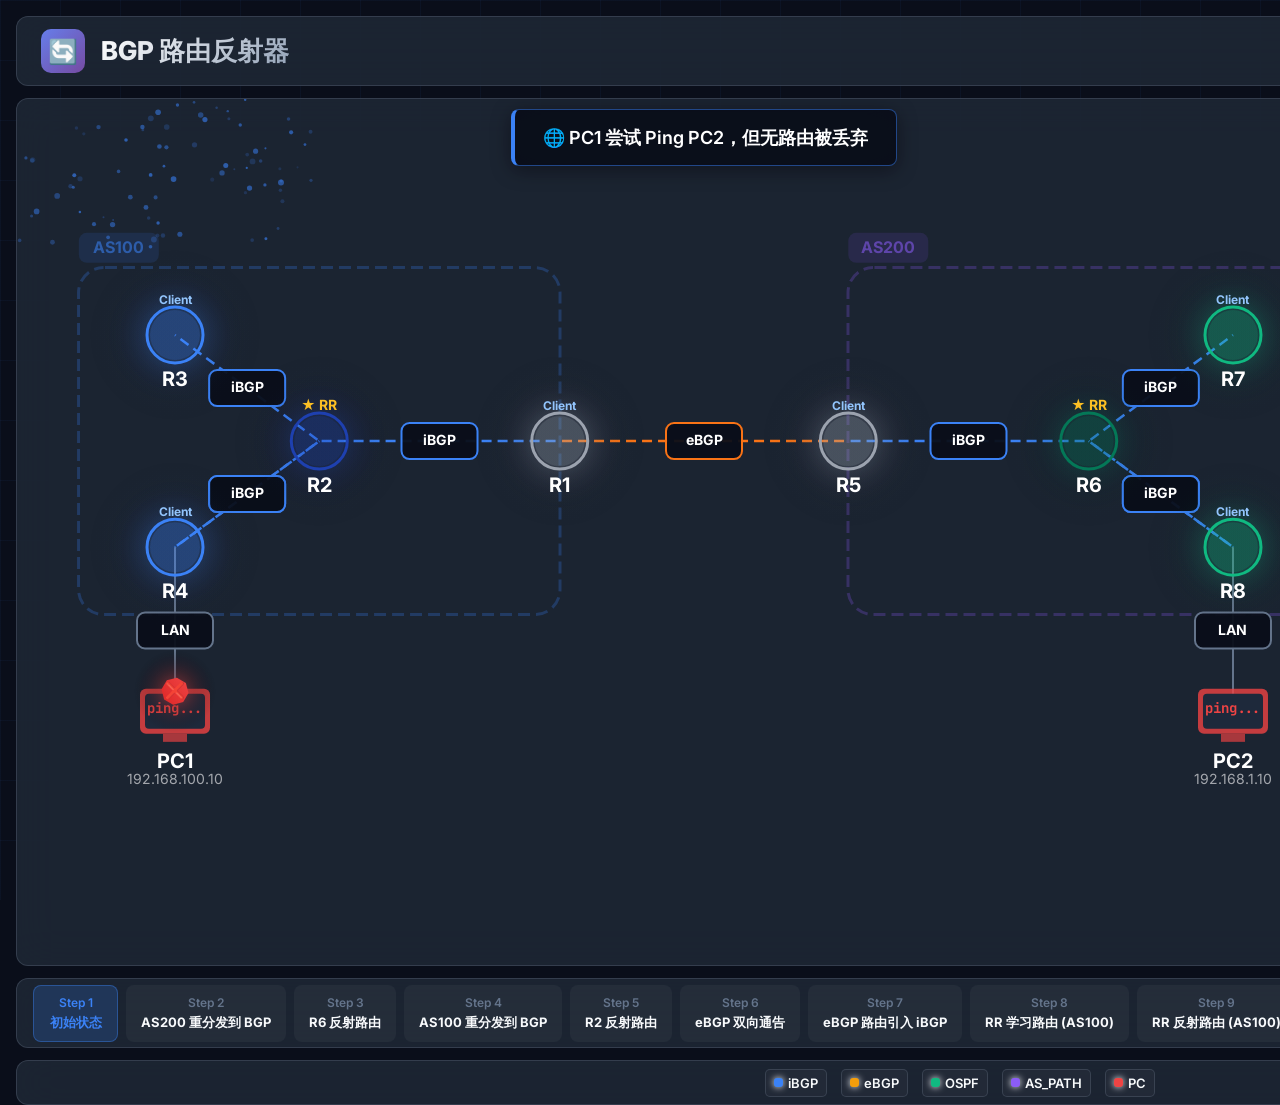
==== bgp/bgp反射与路由传递.html @ e0ecfbc5 "new" ====
<!DOCTYPE html>
<html lang="zh-CN">
<head>
    <meta charset="UTF-8">
    <meta name="viewport" content="width=device-width, initial-scale=1.0">
    <title>BGP 路由反射器 - DrawIO 拓扑参考</title>
    <link href="https://fonts.googleapis.com/css2?family=JetBrains+Mono:wght@400;500;600;700&family=Inter:wght@300;400;500;600;700;800&display=swap" rel="stylesheet">
    <style>
        :root {
            --bg-primary: #0a0e1a;
            --bg-secondary: #111827;
            --bg-card: rgba(31, 41, 55, 0.85);
            --border-color: rgba(148, 163, 184, 0.2);
            --text-primary: #f8fafc;
            --text-secondary: #94a3b8;
            --text-tertiary: #64748b;
            --accent-blue: #3b82f6;
            --accent-purple: #8b5cf6;
            --accent-green: #10b981;
            --accent-orange: #f59e0b;
            --accent-red: #ef4444;
            --gradient-main: linear-gradient(135deg, #667eea 0%, #764ba2 100%);
        }

        * { margin: 0; padding: 0; box-sizing: border-box; }

        body {
            font-family: 'Inter', -apple-system, sans-serif;
            background: var(--bg-primary);
            color: var(--text-primary);
            overflow: hidden;
            width: 1920px;
            height: 1080px;
        }

        .grid-bg {
            position: fixed;
            inset: 0;
            background-image: 
                linear-gradient(rgba(59, 130, 246, 0.05) 1px, transparent 1px),
                linear-gradient(90deg, rgba(59, 130, 246, 0.05) 1px, transparent 1px);
            background-size: 60px 60px;
            pointer-events: none;
            z-index: 0;
        }

        .container {
            width: 1920px;
            height: 1080px;
            margin: 0 auto;
            display: flex;
            flex-direction: column;
            gap: 12px;
            padding: 16px;
        }

        .header {
            display: flex;
            justify-content: space-between;
            align-items: center;
            padding: 0 24px;
            height: 70px;
            background: var(--bg-card);
            backdrop-filter: blur(20px);
            border-radius: 12px;
            border: 1px solid var(--border-color);
            flex-shrink: 0;
        }

        .brand {
            display: flex;
            align-items: center;
            gap: 16px;
        }

        .brand-logo {
            width: 44px; height: 44px;
            background: var(--gradient-main);
            border-radius: 10px;
            display: flex;
            align-items: center;
            justify-content: center;
            font-size: 24px;
        }

        .brand-info h1 {
            font-size: 26px;
            font-weight: 800;
            background: linear-gradient(135deg, #fff 0%, #94a3b8 100%);
            -webkit-background-clip: text;
            -webkit-text-fill-color: transparent;
        }

        .brand-info p {
            color: var(--text-secondary);
            font-size: 14px;
            margin-top: 4px;
        }

        .controls {
            display: flex;
            align-items: center;
            gap: 12px;
        }

        .step-indicator {
            background: var(--bg-secondary);
            border: 1px solid var(--border-color);
            border-radius: 8px;
            padding: 10px 24px;
            text-align: center;
        }

        .step-indicator .label {
            font-size: 12px;
            color: var(--text-tertiary);
            text-transform: uppercase;
        }

        .step-indicator .value {
            font-size: 26px;
            font-weight: 700;
            background: linear-gradient(135deg, var(--accent-blue), var(--accent-green));
            -webkit-background-clip: text;
            -webkit-text-fill-color: transparent;
            font-family: 'JetBrains Mono', monospace;
        }

        .btn {
            padding: 9px 18px;
            border-radius: 8px;
            font-weight: 600;
            font-size: 12px;
            cursor: pointer;
            border: none;
            display: flex;
            align-items: center;
            gap: 6px;
            transition: all 0.3s;
        }

        .btn-play {
            background: var(--gradient-main);
            color: white;
        }

        .btn-play:hover:not(:disabled) { transform: translateY(-2px); }
        .btn-play.playing { background: linear-gradient(135deg, #f093fb 0%, #f5576c 100%); }

        .btn-reset {
            background: var(--bg-secondary);
            color: white;
            border: 1px solid var(--border-color);
        }

        .btn:disabled { opacity: 0.4; cursor: not-allowed; }

        .main-content {
            display: grid;
            grid-template-columns: 1fr 500px;
            gap: 12px;
            height: 950px;
            flex-shrink: 0;
            overflow: hidden;
        }

        .animation-section {
            display: flex;
            flex-direction: column;
            gap: 12px;
            min-height: 0;
            overflow: hidden;
        }

        .animation-panel {
            flex: 1;
            background: var(--bg-card);
            backdrop-filter: blur(20px);
            border-radius: 12px;
            border: 1px solid var(--border-color);
            overflow: hidden;
            position: relative;
            min-height: 0;
        }

        .canvas-container {
            width: 100%;
            height: 100%;
            position: relative;
        }

        #scene-canvas {
            width: 100%;
            height: 100%;
            display: block;
        }

        .danmaku-container {
            position: absolute;
            top: 0;
            left: 0;
            right: 0;
            height: 65px;
            pointer-events: none;
            z-index: 20;
            display: flex;
            flex-direction: column;
            gap: 8px;
            padding: 10px 24px;
        }

        .danmaku-track {
            display: flex;
            justify-content: center;
        }

        .danmaku-item {
            background: rgba(10, 14, 26, 0.95);
            backdrop-filter: blur(15px);
            padding: 14px 28px;
            border-radius: 8px;
            border: 1px solid rgba(59, 130, 246, 0.5);
            border-left: 4px solid var(--accent-blue);
            color: white;
            font-size: 18px;
            font-weight: 600;
            line-height: 1.5;
            max-width: 70%;
            box-shadow: 0 4px 20px rgba(0, 0, 0, 0.4);
            animation: danmakuEnter 0.5s ease;
            word-break: break-all;
        }

        .danmaku-item strong { color: var(--accent-blue); font-weight: 700; }
        .danmaku-item .highlight { color: var(--accent-green); font-weight: 700; }

        @keyframes danmakuEnter {
            from { opacity: 0; transform: translateY(-12px); }
            to { opacity: 1; transform: translateY(0); }
        }

        .timeline-bar {
            height: 70px;
            background: var(--bg-card);
            backdrop-filter: blur(20px);
            border-radius: 12px;
            border: 1px solid var(--border-color);
            padding: 0 16px;
            flex-shrink: 0;
        }

        .timeline-list {
            display: flex;
            gap: 8px;
            height: 100%;
            align-items: center;
            overflow-x: auto;
        }

        .timeline-item {
            flex-shrink: 0;
            padding: 9px 14px;
            border-radius: 8px;
            cursor: pointer;
            transition: all 0.3s;
            background: rgba(255, 255, 255, 0.04);
            border: 1px solid transparent;
            min-width: 85px;
            text-align: center;
        }

        .timeline-item:hover:not(:disabled) {
            background: rgba(255, 255, 255, 0.08);
            transform: translateY(-2px);
        }

        .timeline-item.active {
            background: rgba(59, 130, 246, 0.2);
            border-color: rgba(59, 130, 246, 0.4);
        }

        .timeline-item.completed {
            background: rgba(16, 185, 129, 0.15);
            border-color: rgba(16, 185, 129, 0.3);
        }

        .timeline-item:disabled { opacity: 0.3; cursor: not-allowed; }

        .timeline-step-num {
            font-size: 12px;
            color: var(--text-tertiary);
            margin-bottom: 4px;
            font-weight: 600;
        }

        .timeline-item.active .timeline-step-num { color: var(--accent-blue); }

        .timeline-step-title {
            font-size: 13px;
            font-weight: 700;
            color: var(--text-primary);
            word-break: break-all;
        }

        .timeline-item.active .timeline-step-title { color: var(--accent-blue); }
        .timeline-item.completed .timeline-step-title { color: var(--accent-green); }

        .info-section {
            display: flex;
            flex-direction: column;
            gap: 8px;
            overflow-y: auto;
            height: 950px;
            padding-right: 4px;
            max-width: 500px;
            width: 500px;
        }

        .info-card {
            background: var(--bg-card);
            backdrop-filter: blur(20px);
            border-radius: 12px;
            border: 1px solid var(--border-color);
            padding: 10px;
            flex-shrink: 0;
            width: 100%;
            max-width: 100%;
            overflow: hidden;
        }

        .info-card-header {
            display: flex;
            align-items: center;
            gap: 10px;
            margin-bottom: 8px;
            padding-bottom: 6px;
            border-bottom: 1px solid var(--border-color);
        }

        .info-card-icon {
            width: 28px; height: 28px;
            background: var(--gradient-main);
            border-radius: 6px;
            display: flex;
            align-items: center;
            justify-content: center;
            font-size: 14px;
            flex-shrink: 0;
        }

        .info-card-title {
            font-size: 16px;
            font-weight: 700;
            color: var(--text-primary);
            word-break: break-all;
        }

        .info-card-content {
            line-height: 1.5;
            color: var(--text-secondary);
            font-size: 14px;
        }

        .info-card-content p { margin-bottom: 5px; }

        .route-tabs {
            display: flex;
            gap: 4px;
            margin-bottom: 8px;
        }

        .route-tab {
            flex: 1;
            padding: 8px 12px;
            background: rgba(255, 255, 255, 0.05);
            border: 1px solid var(--border-color);
            border-radius: 6px;
            font-size: 13px;
            font-weight: 600;
            color: var(--text-secondary);
            cursor: pointer;
            transition: all 0.3s;
            text-align: center;
        }

        .route-tab:hover {
            background: rgba(255, 255, 255, 0.1);
        }

        .route-tab.active {
            background: rgba(59, 130, 246, 0.2);
            border-color: var(--accent-blue);
            color: var(--accent-blue);
        }

        .route-table {
            width: 100%;
            border-collapse: collapse;
            font-size: 13px;
        }

        .route-table th {
            text-align: left;
            padding: 6px 8px;
            background: rgba(255, 255, 255, 0.05);
            color: var(--text-tertiary);
            font-weight: 700;
            border-bottom: 1px solid var(--border-color);
            font-size: 12px;
        }

        .route-table td {
            padding: 6px 8px;
            border-bottom: 1px solid rgba(255, 255, 255, 0.05);
            color: var(--text-secondary);
        }

        .route-table tr:hover td {
            background: rgba(255, 255, 255, 0.05);
        }

        .route-table tr.new-route {
            animation: routeFlash 1s ease;
            background: rgba(16, 185, 129, 0.2);
        }

        @keyframes routeFlash {
            0% { background: rgba(16, 185, 129, 0.4); }
            100% { background: rgba(255, 255, 255, 0.05); }
        }

        .route-prefix {
            font-family: 'JetBrains Mono', monospace;
            color: var(--text-primary);
            font-weight: 700;
            font-size: 14px;
        }

        .route-nexthop {
            font-family: 'JetBrains Mono', monospace;
            color: var(--accent-blue);
            font-weight: 600;
            font-size: 13px;
        }

        .route-aspath {
            font-family: 'JetBrains Mono', monospace;
            color: var(--accent-orange);
            font-weight: 600;
            font-size: 13px;
        }

        .route-best {
            color: var(--accent-green);
            font-weight: 700;
        }

        .aspath-viz {
            display: flex;
            gap: 3px;
            align-items: center;
            flex-wrap: wrap;
        }

        .as-segment {
            background: rgba(245, 158, 11, 0.2);
            border: 1px solid var(--accent-orange);
            border-radius: 4px;
            padding: 4px 8px;
            font-size: 13px;
            font-family: 'JetBrains Mono', monospace;
            color: var(--accent-orange);
            font-weight: 700;
        }

        .as-segment.new {
            background: rgba(16, 185, 129, 0.3);
            border-color: var(--accent-green);
            color: var(--accent-green);
            animation: aspathNew 0.5s ease;
        }

        @keyframes aspathNew {
            0% { transform: scale(0); opacity: 0; }
            100% { transform: scale(1); opacity: 1; }
        }

        .ibgp-split-box {
            background: rgba(239, 68, 68, 0.15);
            border: 1px solid var(--accent-red);
            border-radius: 6px;
            padding: 8px;
            margin-top: 6px;
        }

        .ibgp-split-title {
            font-size: 13px;
            font-weight: 700;
            color: var(--accent-red);
            margin-bottom: 6px;
            display: flex;
            align-items: center;
            gap: 6px;
        }

        .ibgp-split-item {
            font-size: 12px;
            color: var(--text-secondary);
            margin-bottom: 4px;
        }

        .rr-box {
            background: rgba(59, 130, 246, 0.15);
            border: 1px solid var(--accent-blue);
            border-radius: 6px;
            padding: 10px;
            margin-top: 8px;
        }

        .rr-box-title {
            font-size: 13px;
            font-weight: 700;
            color: var(--accent-blue);
            margin-bottom: 6px;
            display: flex;
            align-items: center;
            gap: 6px;
        }

        .rr-box-item {
            font-size: 12px;
            color: var(--text-secondary);
            margin-bottom: 4px;
        }

        .rr-rules-box {
            background: rgba(139, 92, 246, 0.15);
            border: 1px solid var(--accent-purple);
            border-radius: 6px;
            padding: 10px;
            margin-top: 8px;
        }

        .rr-rules-title {
            font-size: 13px;
            font-weight: 700;
            color: var(--accent-purple);
            margin-bottom: 6px;
        }

        .rr-rule {
            font-size: 12px;
            color: var(--text-secondary);
            margin-bottom: 4px;
            padding-left: 16px;
            position: relative;
        }

        .rr-rule::before {
            content: '▸';
            color: var(--accent-green);
            position: absolute;
            left: 0;
        }

        .topology-compare-box {
            background: rgba(16, 185, 129, 0.15);
            border: 1px solid var(--accent-green);
            border-radius: 6px;
            padding: 10px;
            margin-top: 8px;
        }

        .topology-compare-title {
            font-size: 13px;
            font-weight: 700;
            color: var(--accent-green);
            margin-bottom: 6px;
        }

        .topology-compare-item {
            font-size: 12px;
            color: var(--text-secondary);
            margin-bottom: 4px;
        }

        .policy-box {
            background: rgba(0, 0, 0, 0.3);
            border-radius: 5px;
            padding: 8px;
            margin-top: 6px;
            border-left: 2px solid var(--accent-orange);
        }

        .policy-title {
            font-size: 13px;
            font-weight: 700;
            color: var(--accent-orange);
            margin-bottom: 6px;
        }

        .policy-item {
            font-size: 12px;
            color: var(--text-secondary);
            margin-bottom: 2px;
            display: flex;
            align-items: center;
            gap: 4px;
        }

        .policy-item::before {
            content: '▸';
            color: var(--accent-green);
        }

        .packet-log {
            background: rgba(0, 0, 0, 0.4);
            border-radius: 6px;
            padding: 8px;
            border: 1px solid var(--border-color);
            height: 80px;
            overflow-y: auto;
            width: 100%;
            box-sizing: border-box;
        }

        .packet-log-title {
            font-size: 12px;
            color: var(--text-tertiary);
            margin-bottom: 6px;
            text-transform: uppercase;
            font-weight: 600;
        }

        .packet-log-list {
            display: flex;
            flex-direction: column;
            gap: 4px;
        }

        .packet-log-item {
            display: flex;
            align-items: center;
            gap: 6px;
            padding: 6px 8px;
            background: rgba(255, 255, 255, 0.05);
            border-radius: 4px;
            font-size: 12px;
            animation: logSlideIn 0.3s ease;
        }

        @keyframes logSlideIn {
            from { opacity: 0; transform: translateX(-8px); }
            to { opacity: 1; transform: translateX(0); }
        }

        .packet-log-dot {
            width: 5px; height: 5px;
            border-radius: 50%;
            flex-shrink: 0;
            box-shadow: 0 0 4px currentColor;
        }

        .packet-log-text {
            flex: 1;
            color: var(--text-primary);
            font-family: 'JetBrains Mono', monospace;
            word-break: break-all;
        }

        .legend-bar {
            display: flex;
            justify-content: center;
            align-items: center;
            gap: 14px;
            height: 45px;
            background: var(--bg-card);
            backdrop-filter: blur(20px);
            border-radius: 12px;
            border: 1px solid var(--border-color);
            flex-shrink: 0;
        }

        .legend-item {
            display: flex;
            align-items: center;
            gap: 5px;
            padding: 5px 8px;
            background: rgba(255, 255, 255, 0.03);
            border-radius: 5px;
            border: 1px solid var(--border-color);
        }

        .legend-dot {
            width: 9px; height: 9px;
            border-radius: 3px;
            box-shadow: 0 0 7px currentColor;
        }

        .legend-text {
            font-size: 13px;
            color: var(--text-primary);
            font-weight: 600;
        }

        ::-webkit-scrollbar { width: 4px; height: 4px; }
        ::-webkit-scrollbar-track { background: var(--bg-secondary); border-radius: 2px; }
        ::-webkit-scrollbar-thumb { background: var(--gradient-main); border-radius: 2px; }
    </style>
</head>
<body>
    <div class="grid-bg"></div>
    <div class="container">
        <header class="header">
            <div class="brand">
                <div class="brand-logo">🔄</div>
                <div class="brand-info">
                    <h1>BGP 路由反射器</h1>
                </div>
            </div>
            <div class="controls">
                <div class="step-indicator">
                    <div class="label">步骤</div>
                    <div class="value" id="step-display">01 / 10</div>
                </div>
                <button class="btn btn-reset" onclick="resetAnimation()">🔄</button>
                <button class="btn btn-play" id="play-btn" onclick="togglePlay()">
                    <span id="play-icon">▶</span>
                    <span id="play-text">播放</span>
                </button>
            </div>
        </header>

        <div class="main-content">
            <div class="animation-section">
                <div class="animation-panel">
                    <div class="canvas-container">
                        <canvas id="scene-canvas"></canvas>
                        <div class="danmaku-container">
                            <div class="danmaku-track" id="danmaku-track"></div>
                        </div>
                    </div>
                </div>
                <div class="timeline-bar">
                    <div class="timeline-list" id="timeline-list"></div>
                </div>
            </div>

            <div class="info-section">
                <div class="info-card">
                    <div class="info-card-header">
                        <div class="info-card-icon" id="info-icon">📍</div>
                        <div class="info-card-title" id="info-title">网络拓扑</div>
                    </div>
                    <div class="info-card-content" id="info-content">
                        <p>AS100 框内：R2(RR)-R3/R4(Client)。AS200 框内：R6(RR)-R7/R8(Client)。R1/R5 在 AS 框外作为 eBGP 边界。</p>
                    </div>
                </div>

                <div class="info-card">
                    <div class="info-card-header">
                        <div class="info-card-icon">📊</div>
                        <div class="info-card-title">BGP 路由表</div>
                    </div>
                    <div class="route-tabs">
                        <div class="route-tab active" onclick="switchRouteTable('R2')" id="tab-R2">R2 (RR)</div>
                        <div class="route-tab" onclick="switchRouteTable('R3')" id="tab-R3">R3</div>
                        <div class="route-tab" onclick="switchRouteTable('R4')" id="tab-R4">R4</div>
                        <div class="route-tab" onclick="switchRouteTable('R6')" id="tab-R6">R6 (RR)</div>
                        <div class="route-tab" onclick="switchRouteTable('R7')" id="tab-R7">R7</div>
                        <div class="route-tab" onclick="switchRouteTable('R8')" id="tab-R8">R8</div>
                    </div>
                    <table class="route-table">
                        <thead>
                            <tr>
                                <th>前缀</th>
                                <th>下一跳</th>
                                <th>AS_PATH</th>
                                <th>类型</th>
                            </tr>
                        </thead>
                        <tbody id="route-table-body">
                            <tr>
                                <td colspan="4" style="text-align: center; color: var(--text-tertiary); font-size: 14px;">暂无路由</td>
                            </tr>
                        </tbody>
                    </table>
                </div>

                <div class="info-card">
                    <div class="info-card-header">
                        <div class="info-card-icon">🔗</div>
                        <div class="info-card-title">AS_PATH 可视化</div>
                    </div>
                    <div id="aspath-viz" class="aspath-viz">
                        <span style="color: var(--text-tertiary); font-size: 13px;">暂无 AS_PATH</span>
                    </div>
                    
                    <div class="ibgp-split-box" id="ibgp-split-box" style="display: none;">
                        <div class="ibgp-split-title">
                            <span>⚠️</span>
                            <span>iBGP 水平分割规则</span>
                        </div>
                        <div class="ibgp-split-item">从 iBGP 学习的路由不能传给其他 iBGP 邻居</div>
                        <div class="ibgp-split-item">全互联需要 n(n-1)/2 条连接</div>
                    </div>
                    
                    <div class="rr-box" id="rr-box" style="display: none;">
                        <div class="rr-box-title">
                            <span>🔄</span>
                            <span>路由反射器 (RR) 作用</span>
                        </div>
                        <div class="rr-box-item">RR 可以突破 iBGP 水平分割</div>
                        <div class="rr-box-item">Client 之间不需要 iBGP 连接</div>
                        <div class="rr-box-item">RR 反射 eBGP 路由给所有 Client</div>
                    </div>

                    <div class="rr-rules-box" id="rr-rules-box" style="display: none;">
                        <div class="rr-rules-title">RR 反射规则</div>
                        <div class="rr-rule">eBGP 路由 → 反射给所有 Client</div>
                        <div class="rr-rule">Client 路由 → 反射给其他 Client</div>
                        <div class="rr-rule">Non-Client 路由 → 只传给 Client</div>
                    </div>

                    <div class="topology-compare-box" id="topology-compare-box" style="display: none;">
                        <div class="topology-compare-title">
                            <span>✅</span>
                            <span>RR vs 全互联</span>
                        </div>
                        <div class="topology-compare-item">全互联：3 个路由器需要 3 条 iBGP</div>
                        <div class="topology-compare-item">RR 星型：只需要 2 条 iBGP</div>
                    </div>
                </div>

                <div class="info-card">
                    <div class="info-card-header">
                        <div class="info-card-icon">⚙️</div>
                        <div class="info-card-title">BGP 选路规则</div>
                    </div>
                    <div class="policy-box">
                        <div class="policy-title">选路优先级</div>
                        <div class="policy-item">1. 最高 WEIGHT</div>
                        <div class="policy-item">2. 最高 LOCAL_PREF</div>
                        <div class="policy-item">3. 本地起源优先</div>
                        <div class="policy-item">4. 最短 AS_PATH</div>
                    </div>
                </div>

                <div class="info-card" style="flex: 1;">
                    <div class="info-card-header">
                        <div class="info-card-icon">📋</div>
                        <div class="info-card-title">UPDATE 报文</div>
                    </div>
                    <div class="packet-log">
                        <div class="packet-log-title">🔍 实时捕获</div>
                        <div class="packet-log-list" id="packet-log-list"></div>
                    </div>
                </div>
            </div>
        </div>

        <div class="legend-bar">
            <div class="legend-item">
                <div class="legend-dot" style="background: var(--accent-blue);"></div>
                <span class="legend-text">iBGP</span>
            </div>
            <div class="legend-item">
                <div class="legend-dot" style="background: var(--accent-orange);"></div>
                <span class="legend-text">eBGP</span>
            </div>
            <div class="legend-item">
                <div class="legend-dot" style="background: var(--accent-green);"></div>
                <span class="legend-text">OSPF</span>
            </div>
            <div class="legend-item">
                <div class="legend-dot" style="background: var(--accent-purple);"></div>
                <span class="legend-text">AS_PATH</span>
            </div>
            <div class="legend-item">
                <div class="legend-dot" style="background: var(--accent-red);"></div>
                <span class="legend-text">PC</span>
            </div>
        </div>
    </div>

    <script>
        const CONFIG = {
            STEP_DURATION: 10000,
            PACKET_SPEED: 0.008,
            DANMAKU_DURATION: 10000,
            DANMAKU_FADE_DELAY: 300,
            PARTICLE_COUNT: 80
        };

        const state = {
            currentStep: 0, isPlaying: false, playInterval: null,
            particles: [], packets: [], packetLog: [],
            time: 0, currentMode: 'full', totalPackets: 0,
            currentBGPState: 'idle', currentPacketType: null,
            currentDanmaku: null, danmakuTimer: null, isTransitioning: false,
            routes: { R2: [], R3: [], R4: [], R6: [], R7: [], R8: [] },
            currentRouteTable: 'R2',
            pingSuccess: false, showDropPacket: true,
            showIbgpSplit: false, showRR: false, showRRRules: false, showCompare: false
        };

        const canvas = document.getElementById('scene-canvas');
        const ctx = canvas.getContext('2d');
        const danmakuTrack = document.getElementById('danmaku-track');

        // 10 个设备 - 参考 DrawIO 拓扑，R1 和 R5 在 AS 框外作为 eBGP 边界
        const devices = [
            { id: 0, name: 'R3', ip: '10.1.1.3', as: 100, x: 0, y: 0, color: '#3b82f6', type: 'router', role: 'Client', routes: [], pulse: 0 },
            { id: 1, name: 'R2', ip: '10.1.1.2', as: 100, x: 0, y: 0, color: '#1e40af', type: 'router', role: 'RR', routes: [], pulse: 0 },
            { id: 2, name: 'R4', ip: '10.1.1.4', as: 100, x: 0, y: 0, color: '#3b82f6', type: 'router', role: 'Client', routes: [], pulse: 0 },
            { id: 3, name: 'R1', ip: '10.1.1.1', as: 100, x: 0, y: 0, color: '#9ca3af', type: 'router', role: 'Client', routes: [], pulse: 0 },
            { id: 4, name: 'R5', ip: '10.2.2.1', as: 200, x: 0, y: 0, color: '#9ca3af', type: 'router', role: 'Client', routes: [], pulse: 0 },
            { id: 5, name: 'R6', ip: '10.2.2.2', as: 200, x: 0, y: 0, color: '#047857', type: 'router', role: 'RR', routes: [], pulse: 0 },
            { id: 6, name: 'R7', ip: '10.2.2.3', as: 200, x: 0, y: 0, color: '#10b981', type: 'router', role: 'Client', routes: [], pulse: 0 },
            { id: 7, name: 'R8', ip: '10.2.2.4', as: 200, x: 0, y: 0, color: '#10b981', type: 'router', role: 'Client', routes: [], pulse: 0 },
            { id: 8, name: 'PC1', ip: '192.168.100.10', as: 100, x: 0, y: 0, color: '#ef4444', type: 'pc', role: 'Host', pulse: 0 },
            { id: 9, name: 'PC2', ip: '192.168.1.10', as: 200, x: 0, y: 0, color: '#ef4444', type: 'pc', role: 'Host', pulse: 0 }
        ];

        // DrawIO 参考拓扑连接
        const connections = [
            { from: 1, to: 0, type: 'ibgp', label: 'iBGP' },
            { from: 1, to: 2, type: 'ibgp', label: 'iBGP' },
            { from: 2, to: 1, type: 'ibgp', label: 'iBGP' },
            { from: 1, to: 3, type: 'ibgp', label: 'iBGP' },
            { from: 3, to: 4, type: 'ebgp', label: 'eBGP' },
            { from: 4, to: 5, type: 'ibgp', label: 'iBGP' },
            { from: 5, to: 6, type: 'ibgp', label: 'iBGP' },
            { from: 5, to: 7, type: 'ibgp', label: 'iBGP' },
            { from: 7, to: 5, type: 'ibgp', label: 'iBGP' },
            { from: 2, to: 8, type: 'ethernet', label: 'LAN' },
            { from: 7, to: 9, type: 'ethernet', label: 'LAN' }
        ];

        const steps = [
            { 
                title: '初始状态', 
                icon: '🌐', 
                danmaku: '🌐 PC1 尝试 Ping PC2，但无路由被丢弃', 
                pingSuccess: false, 
                showDropPacket: true,
                showIbgpSplit: false,
                showRR: false,
                showRRRules: false,
                showCompare: false,
                routes: { R2: [], R3: [], R4: [], R6: [], R7: [], R8: [] }, 
                aspath: [],
                packets: [{from:8, to:2, type:'ping-drop', detail: 'ICMP - 无路由丢弃', route: null}] 
            },
            { 
                title: 'AS200 重分发到 BGP', 
                icon: '⚡', 
                danmaku: '⚡ R8 将直连路由 192.168.1.0/24 重分发，发送给 R6 (R)', 
                pingSuccess: false, 
                showDropPacket: false,
                showIbgpSplit: false,
                showRR: true,
                showRRRules: true,
                showCompare: false,
                routes: { R2: [], R3: [], R4: [], R6: [{ prefix: '192.168.1.0/24', nexthop: '10.2.2.4', aspath: [200], type: 'ibgp', best: true }], R7: [], R8: [{ prefix: '192.168.1.0/24', nexthop: '10.2.2.4', aspath: [200], type: 'ibgp', best: true }] }, 
                aspath: [200],
                packets: [
                    {from:7, to:5, type:'redistribute', detail: 'R8→R6: 192.168.1.0/24 AS:200', route: {prefix: '192.168.1.0/24', aspath: [200]}}
                ] 
            },
            { 
                title: 'R6 反射路由', 
                icon: '🔄', 
                danmaku: '🔄 R6 (RR): 收到路由后，反射给客户机 R7 和 R5', 
                pingSuccess: false, 
                showDropPacket: false,
                showIbgpSplit: false,
                showRR: true,
                showRRRules: true,
                showCompare: false,
                routes: { R2: [], R3: [], R4: [], R6: [{ prefix: '192.168.1.0/24', nexthop: '10.2.2.4', aspath: [200], type: 'ibgp', best: true }], R7: [{ prefix: '192.168.1.0/24', nexthop: '10.2.2.4', aspath: [200], type: 'ibgp', best: true }], R8: [{ prefix: '192.168.1.0/24', nexthop: '10.2.2.4', aspath: [200], type: 'ibgp', best: true }] }, 
                aspath: [200],
                packets: [
                    {from:5, to:6, type:'ibgp', detail: 'R6→R7: 反射 192.168.1.0/24', route: {prefix: '192.168.1.0/24', aspath: [200]}},
                    {from:5, to:4, type:'ibgp', detail: 'R6→R5: 反射 192.168.1.0/24', route: {prefix: '192.168.1.0/24', aspath: [200]}}
                ] 
            },
            { 
                title: 'AS100 重分发到 BGP', 
                icon: '⚡', 
                danmaku: '⚡ R4 将直连路由 192.168.100.0/24 重分发，发送给 RR (R2)', 
                pingSuccess: false, 
                showDropPacket: false,
                showIbgpSplit: false,
                showRR: true,
                showRRRules: true,
                showCompare: false,
                routes: { R2: [{ prefix: '192.168.100.0/24', nexthop: '10.1.1.4', aspath: [100], type: 'ibgp', best: true }], R3: [], R4: [{ prefix: '192.168.100.0/24', nexthop: '10.1.1.4', aspath: [100], type: 'ibgp', best: true }], R6: [{ prefix: '192.168.1.0/24', nexthop: '10.2.2.4', aspath: [200], type: 'ibgp', best: true }], R7: [{ prefix: '192.168.1.0/24', nexthop: '10.2.2.4', aspath: [200], type: 'ibgp', best: true }], R8: [{ prefix: '192.168.1.0/24', nexthop: '10.2.2.4', aspath: [200], type: 'ibgp', best: true }] }, 
                aspath: [100],
                packets: [
                    {from:2, to:1, type:'redistribute', detail: 'R4→R2: 192.168.100.0/24 AS:100', route: {prefix: '192.168.100.0/24', aspath: [100]}}
                ] 
            },
            { 
                title: 'R2 反射路由', 
                icon: '🔄', 
                danmaku: '🔄 R2 (RR): 收到路由后，反射给客户机 R3 和 R1', 
                pingSuccess: false, 
                showDropPacket: false,
                showIbgpSplit: false,
                showRR: true,
                showRRRules: true,
                showCompare: false,
                routes: { R2: [{ prefix: '192.168.100.0/24', nexthop: '10.1.1.4', aspath: [100], type: 'ibgp', best: true }], R3: [{ prefix: '192.168.100.0/24', nexthop: '10.1.1.4', aspath: [100], type: 'ibgp', best: true }], R4: [{ prefix: '192.168.100.0/24', nexthop: '10.1.1.4', aspath: [100], type: 'ibgp', best: true }], R6: [{ prefix: '192.168.1.0/24', nexthop: '10.2.2.4', aspath: [200], type: 'ibgp', best: true }], R7: [{ prefix: '192.168.1.0/24', nexthop: '10.2.2.4', aspath: [200], type: 'ibgp', best: true }], R8: [{ prefix: '192.168.1.0/24', nexthop: '10.2.2.4', aspath: [200], type: 'ibgp', best: true }] }, 
                aspath: [100],
                packets: [
                    {from:1, to:0, type:'ibgp', detail: 'R2→R3: 反射 192.168.100.0/24', route: {prefix: '192.168.100.0/24', aspath: [100]}},
                    {from:1, to:3, type:'ibgp', detail: 'R2→R1: 反射 192.168.100.0/24', route: {prefix: '192.168.100.0/24', aspath: [100]}}
                ] 
            },
            { 
                title: 'eBGP 双向通告', 
                icon: '📤', 
                danmaku: '📤 R5↔R1: 双向 eBGP UPDATE (AS200↔AS100)', 
                pingSuccess: false, 
                showDropPacket: false,
                showIbgpSplit: false,
                showRR: true,
                showRRRules: false,
                showCompare: false,
                routes: { R2: [{ prefix: '192.168.100.0/24', nexthop: '10.1.1.4', aspath: [100], type: 'ibgp', best: true }], R3: [{ prefix: '192.168.100.0/24', nexthop: '10.1.1.4', aspath: [100], type: 'ibgp', best: true }], R4: [{ prefix: '192.168.100.0/24', nexthop: '10.1.1.4', aspath: [100], type: 'ibgp', best: true }], R6: [{ prefix: '192.168.1.0/24', nexthop: '10.2.2.4', aspath: [200], type: 'ibgp', best: true }], R7: [{ prefix: '192.168.1.0/24', nexthop: '10.2.2.4', aspath: [200], type: 'ibgp', best: true }], R8: [{ prefix: '192.168.1.0/24', nexthop: '10.2.2.4', aspath: [200], type: 'ibgp', best: true }] }, 
                aspath: [200, 100],
                packets: [
                    {from:4, to:3, type:'ebgp', detail: 'R5→R1: 192.168.1.0/24 AS:200', route: {prefix: '192.168.1.0/24', aspath: [200]}},
                    {from:3, to:4, type:'ebgp', detail: 'R1→R5: 192.168.100.0/24 AS:100', route: {prefix: '192.168.100.0/24', aspath: [100]}}
                ] 
            },
            { 
                title: 'eBGP 路由引入 iBGP', 
                icon: '📚', 
                danmaku: '📚 eBGP 路由引入 iBGP: R1→R2 (AS200路由) | R5→R6 (AS100路由)', 
                pingSuccess: false, 
                showDropPacket: false,
                showIbgpSplit: false,
                showRR: true,
                showRRRules: false,
                showCompare: false,
                routes: { 
                    R2: [
                        { prefix: '192.168.100.0/24', nexthop: '10.1.1.4', aspath: [100], type: 'ibgp', best: true },
                        { prefix: '192.168.1.0/24', nexthop: '10.2.2.1', aspath: [200], type: 'ibgp', best: true }
                    ], 
                    R3: [{ prefix: '192.168.100.0/24', nexthop: '10.1.1.4', aspath: [100], type: 'ibgp', best: true }], 
                    R4: [{ prefix: '192.168.100.0/24', nexthop: '10.1.1.4', aspath: [100], type: 'ibgp', best: true }],
                    R6: [
                        { prefix: '192.168.1.0/24', nexthop: '10.2.2.4', aspath: [200], type: 'ibgp', best: true },
                        { prefix: '192.168.100.0/24', nexthop: '10.1.1.1', aspath: [100], type: 'ibgp', best: true }
                    ],
                    R7: [{ prefix: '192.168.1.0/24', nexthop: '10.2.2.4', aspath: [200], type: 'ibgp', best: true }], 
                    R8: [{ prefix: '192.168.1.0/24', nexthop: '10.2.2.4', aspath: [200], type: 'ibgp', best: true }]
                }, 
                aspath: [200, 100],
                packets: [
                    {from:3, to:1, type:'ibgp', detail: 'R1→R2: 192.168.1.0/24 (eBGP→iBGP)', route: {prefix: '192.168.1.0/24', aspath: [200]}},
                    {from:4, to:5, type:'ibgp', detail: 'R5→R6: 192.168.100.0/24 (eBGP→iBGP)', route: {prefix: '192.168.100.0/24', aspath: [100]}}
                ] 
            },
            { 
                title: 'RR 学习路由 (AS100)', 
                icon: '�', 
                danmaku: '📖 R2 (RR): 从客户机 R1 学习到 AS200 路由 (192.168.1.0/24)', 
                pingSuccess: false, 
                showDropPacket: false,
                showIbgpSplit: true,
                showRR: true,
                showRRRules: true,
                showCompare: false,
                routes: { 
                    R2: [{ prefix: '192.168.1.0/24', nexthop: '10.2.2.1', aspath: [200], type: 'ibgp', best: true }], 
                    R3: [], R4: [], R6: [{ prefix: '192.168.100.0/24', nexthop: '10.1.1.1', aspath: [100], type: 'ibgp', best: true }], R7: [], R8: []
                }, 
                aspath: [200, 100],
                packets: [
                    {from:3, to:1, type:'ibgp', detail: 'R1→R2: 192.168.1.0/24', route: {prefix: '192.168.1.0/24', aspath: [200]}}
                ] 
            },
            { 
                title: 'RR 反射路由 (AS100)', 
                icon: '🔄', 
                danmaku: '🔄 R2 (RR): 反射 AS200 路由给客户机 R3、R4', 
                pingSuccess: false, 
                showDropPacket: false,
                showIbgpSplit: true,
                showRR: true,
                showRRRules: true,
                showCompare: false,
                routes: { 
                    R2: [{ prefix: '192.168.1.0/24', nexthop: '10.2.2.1', aspath: [200], type: 'ibgp', best: true }], 
                    R3: [{ prefix: '192.168.1.0/24', nexthop: '10.1.1.2', aspath: [200], type: 'ibgp', best: true }], 
                    R4: [{ prefix: '192.168.1.0/24', nexthop: '10.1.1.2', aspath: [200], type: 'ibgp', best: true }],
                    R6: [{ prefix: '192.168.100.0/24', nexthop: '10.1.1.1', aspath: [100], type: 'ibgp', best: true }],
                    R7: [], 
                    R8: []
                }, 
                aspath: [200, 100],
                packets: [
                    {from:1, to:0, type:'ibgp', detail: 'R2→R3: 192.168.1.0/24', route: {prefix: '192.168.1.0/24', aspath: [200]}},
                    {from:1, to:2, type:'ibgp', detail: 'R2→R4: 192.168.1.0/24', route: {prefix: '192.168.1.0/24', aspath: [200]}}
                ] 
            },
            { 
                title: 'RR 学习路由 (AS200)', 
                icon: '�', 
                danmaku: '📖 R6 (RR): 从客户机 R5 学习到 AS100 路由 (192.168.100.0/24)', 
                pingSuccess: false, 
                showDropPacket: false,
                showIbgpSplit: true,
                showRR: true,
                showRRRules: true,
                showCompare: false,
                routes: { 
                    R2: [{ prefix: '192.168.1.0/24', nexthop: '10.2.2.1', aspath: [200], type: 'ibgp', best: true }], 
                    R3: [{ prefix: '192.168.1.0/24', nexthop: '10.1.1.2', aspath: [200], type: 'ibgp', best: true }], 
                    R4: [{ prefix: '192.168.1.0/24', nexthop: '10.1.1.2', aspath: [200], type: 'ibgp', best: true }],
                    R6: [{ prefix: '192.168.100.0/24', nexthop: '10.1.1.1', aspath: [100], type: 'ibgp', best: true }],
                    R7: [], 
                    R8: []
                }, 
                aspath: [200, 100],
                packets: [
                    {from:4, to:5, type:'ibgp', detail: 'R5→R6: 192.168.100.0/24', route: {prefix: '192.168.100.0/24', aspath: [100]}}
                ] 
            },
            { 
                title: 'RR 反射路由 (AS200)', 
                icon: '🔄', 
                danmaku: '🔄 R6 (RR): 反射 AS100 路由给客户机 R7、R8', 
                pingSuccess: false, 
                showDropPacket: false,
                showIbgpSplit: false,
                showRR: true,
                showRRRules: true,
                showCompare: true,
                routes: { 
                    R2: [{ prefix: '192.168.1.0/24', nexthop: '10.2.2.1', aspath: [200], type: 'ibgp', best: true }], 
                    R3: [{ prefix: '192.168.1.0/24', nexthop: '10.1.1.2', aspath: [200], type: 'ibgp', best: true }], 
                    R4: [{ prefix: '192.168.1.0/24', nexthop: '10.1.1.2', aspath: [200], type: 'ibgp', best: true }],
                    R6: [{ prefix: '192.168.100.0/24', nexthop: '10.1.1.1', aspath: [100], type: 'ibgp', best: true }],
                    R7: [{ prefix: '192.168.100.0/24', nexthop: '10.2.2.3', aspath: [100], type: 'ibgp', best: true }], 
                    R8: [{ prefix: '192.168.100.0/24', nexthop: '10.2.2.3', aspath: [100], type: 'ibgp', best: true }]
                }, 
                aspath: [200, 100],
                packets: [
                    {from:5, to:6, type:'ibgp', detail: 'R6→R7: 192.168.100.0/24', route: {prefix: '192.168.100.0/24', aspath: [100]}},
                    {from:5, to:7, type:'ibgp', detail: 'R6→R8: 192.168.100.0/24', route: {prefix: '192.168.100.0/24', aspath: [100]}}
                ] 
            },
            { 
                title: '双向 Ping 测试', 
                icon: '�', 
                danmaku: '� PC1 ↔ PC2: 双向 ICMP 成功！路由反射器工作正常', 
                pingSuccess: true, 
                showDropPacket: false,
                showIbgpSplit: false,
                showRR: true,
                showRRRules: true,
                showCompare: true,
                routes: { 
                    R2: [{ prefix: '192.168.1.0/24', nexthop: '10.2.2.1', aspath: [200], type: 'ibgp', best: true }], 
                    R3: [{ prefix: '192.168.1.0/24', nexthop: '10.1.1.2', aspath: [200], type: 'ibgp', best: true }], 
                    R4: [{ prefix: '192.168.1.0/24', nexthop: '10.1.1.2', aspath: [200], type: 'ibgp', best: true }],
                    R6: [{ prefix: '192.168.100.0/24', nexthop: '10.1.1.1', aspath: [100], type: 'ibgp', best: true }],
                    R7: [{ prefix: '192.168.100.0/24', nexthop: '10.2.2.3', aspath: [100], type: 'ibgp', best: true }], 
                    R8: [{ prefix: '192.168.100.0/24', nexthop: '10.2.2.3', aspath: [100], type: 'ibgp', best: true }]
                }, 
                aspath: [200, 100],
                packets: [
                    {from:8, to:9, type:'ping', detail: 'ICMP: PC1→PC2', route: null},
                    {from:9, to:8, type:'ping', detail: 'ICMP: PC2→PC1', route: null}
                ] 
            }
        ];

        const packetColors = {
            ospf: { start: '#10b981', end: '#059669' },
            ibgp: { start: '#3b82f6', end: '#2563eb' },
            ebgp: { start: '#f59e0b', end: '#d97706' },
            update: { start: '#f59e0b', end: '#d97706' },
            redistribute: { start: '#f59e0b', end: '#d97706' },
            ping: { start: '#10b981', end: '#059669' },
            'ping-drop': { start: '#ef4444', end: '#dc2626' },
            ethernet: { start: '#64748b', end: '#475569' }
        };

        function hexToRgb(hex) {
            const result = /^#?([a-f\d]{2})([a-f\d]{2})([a-f\d]{2})$/i.exec(hex);
            return result ? `${parseInt(result[1], 16)}, ${parseInt(result[2], 16)}, ${parseInt(result[3], 16)}` : '100, 100, 100';
        }

        function resizeCanvas() {
            const container = canvas.parentElement;
            canvas.width = container.clientWidth * window.devicePixelRatio;
            canvas.height = container.clientHeight * window.devicePixelRatio;
            ctx.scale(window.devicePixelRatio, window.devicePixelRatio);
        }

        class Particle {
            constructor() { this.reset(); }
            reset() {
                this.x = Math.random() * canvas.width / window.devicePixelRatio;
                this.y = Math.random() * canvas.height / window.devicePixelRatio;
                this.vx = (Math.random() - 0.5) * 0.3;
                this.vy = (Math.random() - 0.5) * 0.3;
                this.size = Math.random() * 2 + 1;
                this.alpha = Math.random() * 0.5 + 0.15;
            }
            update() {
                this.x += this.vx; this.y += this.vy;
                if (this.x < 0 || this.x > canvas.width / window.devicePixelRatio) this.vx *= -1;
                if (this.y < 0 || this.y > canvas.height / window.devicePixelRatio) this.vy *= -1;
            }
            draw() {
                ctx.beginPath();
                ctx.arc(this.x, this.y, this.size, 0, Math.PI * 2);
                ctx.fillStyle = `rgba(59, 130, 246, ${this.alpha})`;
                ctx.fill();
            }
        }

        class RoutePacket {
            constructor(type, from, to, detail, route, delay = 0) {
                this.type = type; this.from = from; this.to = to;
                this.detail = detail || type.toUpperCase();
                this.route = route;
                this.delay = delay; this.progress = 0; this.completed = false;
                this.size = 0; this.maxSize = 24;
                this.startTime = Date.now() + delay; this.started = false;
                this.trail = [];
                this.isDrop = type === 'ping-drop';
            }
            update() {
                if (!this.started && Date.now() >= this.startTime) this.started = true;
                if (this.started && this.progress < 1) {
                    this.progress += CONFIG.PACKET_SPEED;
                    if (this.size < this.maxSize) this.size += 0.8;
                    const r1 = devices[this.from], r2 = devices[this.to];
                    const x = r1.x + (r2.x - r1.x) * this.progress;
                    const y = r1.y + (r2.y - r1.y) * this.progress;
                    this.trail.push({ x, y, alpha: 1, size: this.size * 0.5 });
                    if (this.trail.length > 15) this.trail.shift();
                    this.trail.forEach(t => { t.alpha -= 0.07; t.size *= 0.95; });
                } else if (this.progress >= 1) {
                    this.completed = true;
                    devices[this.to].pulse = 1;
                }
            }
            draw() {
                if (!this.started) return;
                const r1 = devices[this.from], r2 = devices[this.to];
                const x = r1.x + (r2.x - r1.x) * this.progress;
                const y = r1.y + (r2.y - r1.y) * this.progress;
                const colors = packetColors[this.type];
                
                this.trail.forEach(t => {
                    if (t.alpha > 0) {
                        const gradient = ctx.createRadialGradient(t.x, t.y, 0, t.x, t.y, t.size * 2);
                        gradient.addColorStop(0, colors.start + Math.floor(t.alpha * 80).toString(16).padStart(2, '0'));
                        gradient.addColorStop(1, 'transparent');
                        ctx.fillStyle = gradient;
                        ctx.beginPath(); ctx.arc(t.x, t.y, t.size * 2, 0, Math.PI * 2); ctx.fill();
                    }
                });
                
                const gradient = ctx.createRadialGradient(x, y, 0, x, y, this.size * 3);
                gradient.addColorStop(0, colors.start + '90');
                gradient.addColorStop(1, 'transparent');
                ctx.fillStyle = gradient;
                ctx.beginPath(); ctx.arc(x, y, this.size * 3, 0, Math.PI * 2); ctx.fill();
                
                ctx.save(); ctx.translate(x, y); ctx.rotate(this.progress * Math.PI * 4);
                const grad = ctx.createLinearGradient(-this.size, -this.size, this.size, this.size);
                grad.addColorStop(0, colors.start); grad.addColorStop(1, colors.end);
                ctx.fillStyle = grad;
                ctx.beginPath();
                for (let i = 0; i < 8; i++) {
                    const a = (i / 8) * Math.PI * 2;
                    ctx.lineTo(Math.cos(a) * this.size, Math.sin(a) * this.size);
                }
                ctx.closePath(); ctx.fill();
                ctx.restore();
                
                if (this.route && this.route.prefix) {
                    ctx.fillStyle = 'white';
                    ctx.font = 'bold 14px JetBrains Mono';
                    ctx.textAlign = 'center';
                    ctx.textBaseline = 'middle';
                    ctx.shadowColor = 'black';
                    ctx.shadowBlur = 10;

                    ctx.fillText(this.route.prefix, x, y - 18);

                    if (this.route.aspath && this.route.aspath.length > 0) {
                        const aspathStr = this.route.aspath.join(' ');
                        ctx.fillStyle = colors.start;
                        ctx.font = 'bold 12px JetBrains Mono';
                        ctx.fillText(`AS:${aspathStr}`, x, y + 18);
                    }

                    ctx.shadowBlur = 0;
                } else if (this.isDrop) {
                    ctx.fillStyle = 'white';
                    ctx.font = 'bold 16px Inter';
                    ctx.textAlign = 'center';
                    ctx.textBaseline = 'middle';
                    ctx.fillText('❌', x, y);
                } else {
                    ctx.fillStyle = 'white';
                    ctx.font = 'bold 14px Inter';
                    ctx.textAlign = 'center';
                    ctx.textBaseline = 'middle';
                    ctx.shadowColor = 'black';
                    ctx.shadowBlur = 10;
                    ctx.fillText(this.type === 'ping' ? 'ICMP' : this.type.toUpperCase(), x, y);
                    ctx.shadowBlur = 0;
                }

                if (this.isDrop && this.progress > 0.8) {
                    ctx.fillStyle = 'rgba(239, 68, 68, 0.8)';
                    ctx.font = 'bold 16px Inter';
                    ctx.fillText('⚠️ 无路由', x, y - 30);
                    
                    ctx.strokeStyle = '#ef4444';
                    ctx.lineWidth = 3;
                    ctx.beginPath();
                    ctx.moveTo(x - 15, y - 15);
                    ctx.lineTo(x + 15, y + 15);
                    ctx.moveTo(x + 15, y - 15);
                    ctx.lineTo(x - 15, y + 15);
                    ctx.stroke();
                }
            }
        }

        function showDanmaku(text) {
            if (state.isTransitioning) return;
            state.isTransitioning = true;
            if (state.danmakuTimer) { clearTimeout(state.danmakuTimer); state.danmakuTimer = null; }
            if (state.currentDanmaku) { state.currentDanmaku.classList.add('persistent'); }
            setTimeout(() => {
                if (state.currentDanmaku && state.currentDanmaku.parentNode) {
                    state.currentDanmaku.parentNode.removeChild(state.currentDanmaku);
                }
                const danmaku = document.createElement('div');
                danmaku.className = 'danmaku-item';
                danmaku.innerHTML = text;
                danmakuTrack.appendChild(danmaku);
                state.currentDanmaku = danmaku;
                state.danmakuTimer = setTimeout(() => { state.isTransitioning = false; }, CONFIG.DANMAKU_DURATION);
                state.isTransitioning = false;
            }, CONFIG.DANMAKU_FADE_DELAY);
        }

        function clearAllDanmaku() {
            if (state.danmakuTimer) { clearTimeout(state.danmakuTimer); state.danmakuTimer = null; }
            if (state.currentDanmaku && state.currentDanmaku.parentNode) {
                state.currentDanmaku.parentNode.removeChild(state.currentDanmaku);
                state.currentDanmaku = null;
            }
            state.isTransitioning = false;
        }

        for (let i = 0; i < CONFIG.PARTICLE_COUNT; i++) state.particles.push(new Particle());

        function updateDevicePositions() {
            const w = canvas.width / window.devicePixelRatio;
            const h = canvas.height / window.devicePixelRatio;
            const cx = w / 2, cy = h / 2;
            const asWidth = w * 0.35, asHeight = h * 0.35;
            
            // AS100 (左侧) - 完全独立的区域
            const as100CenterX = cx - asWidth * 0.8;
            const as100CenterY = cy - asHeight * 0.3;
            
            devices[0].x = as100CenterX - asWidth * 0.3; devices[0].y = as100CenterY - asHeight * 0.35;  // R3 (Client) 左上
            devices[1].x = as100CenterX; devices[1].y = as100CenterY;  // R2 (RR) 中心
            devices[2].x = as100CenterX - asWidth * 0.3; devices[2].y = as100CenterY + asHeight * 0.35;  // R4 (Client) 左上
            devices[3].x = as100CenterX + asWidth * 0.5; devices[3].y = as100CenterY;  // R1 (Border) AS 框外右侧

            // AS200 (右侧) - 完全独立的区域
            const as200CenterX = cx + asWidth * 0.8;
            const as200CenterY = cy - asHeight * 0.3;

            devices[4].x = as200CenterX - asWidth * 0.5; devices[4].y = as200CenterY;  // R5 (Border) AS 框外左侧
            devices[5].x = as200CenterX; devices[5].y = as200CenterY;  // R6 (RR) 中心
            devices[6].x = as200CenterX + asWidth * 0.3; devices[6].y = as200CenterY - asHeight * 0.35;  // R7 (Client) 右上
            devices[7].x = as200CenterX + asWidth * 0.3; devices[7].y = as200CenterY + asHeight * 0.35;  // R8 (Client) 右下
            
            // PC1 和 PC2 放在下方居中位置
            devices[8].x = as100CenterX - asWidth * 0.3; devices[8].y = as100CenterY + asHeight * 0.9;  // PC1 在 AS100 下方
            devices[9].x = as200CenterX + asWidth * 0.3; devices[9].y = as200CenterY + asHeight * 0.9;  // PC2 在 AS200 下方
        }

        function drawASArea(x, y, width, height, asNumber, color) {
            const pulse = Math.sin(state.time * 1) * 2;
            ctx.strokeStyle = color + '40';
            ctx.lineWidth = 3;
            ctx.setLineDash([12, 6]);
            ctx.lineDashOffset = -state.time * 5;
            ctx.beginPath();
            ctx.roundRect(x - width/2 - pulse/2, y - height/2 - pulse/2, width + pulse, height + pulse, 25);
            ctx.stroke();
            ctx.setLineDash([]);
            
            // AS 标签背景
            ctx.fillStyle = color + '20';
            ctx.beginPath();
            ctx.roundRect(x - width/2, y - height/2 - 35, 80, 30, 8);
            ctx.fill();
            
            ctx.fillStyle = color + '90';
            ctx.font = 'bold 16px Inter';
            ctx.textAlign = 'center';
            ctx.fillText(`AS${asNumber}`, x - width/2 + 40, y - height/2 - 15);
        }

        function drawRouter(device) {
            const pulse = Math.sin(state.time * 2) * 5 + device.pulse * 12;
            device.pulse *= 0.9;
            const hasRoutes = device.routes && device.routes.length > 0;
            
            for (let i = 3; i >= 1; i--) {
                const glow = ctx.createRadialGradient(device.x, device.y, 25, device.x, device.y, 55 + pulse + i * 10);
                glow.addColorStop(0, device.color + `${Math.floor(30/i).toString(16).padStart(2, '0')}`);
                glow.addColorStop(1, 'transparent');
                ctx.fillStyle = glow;
                ctx.beginPath(); ctx.arc(device.x, device.y, 55 + pulse + i * 10, 0, Math.PI * 2); ctx.fill();
            }
            
            // 路由器图标外圈
            ctx.strokeStyle = device.color;
            ctx.lineWidth = 3;
            ctx.beginPath();
            ctx.arc(device.x, device.y, 28, 0, Math.PI * 2);
            ctx.stroke();
            
            // 路由器图标内圈
            ctx.fillStyle = device.color + '30';
            ctx.beginPath();
            ctx.arc(device.x, device.y, 25, 0, Math.PI * 2);
            ctx.fill();
            
            // 路由器名称
            ctx.fillStyle = 'white';
            ctx.font = 'bold 20px Inter';
            ctx.textAlign = 'center';
            ctx.fillText(device.name, device.x, device.y + 45);

            // 角色标记
            if (device.role === 'RR') {
                ctx.fillStyle = '#fbbf24';
                ctx.font = 'bold 14px Inter';
                ctx.fillText('★ RR', device.x, device.y - 35);
            } else if (device.role === 'Client') {
                ctx.fillStyle = '#93c5fd';
                ctx.font = 'bold 12px Inter';
                ctx.fillText('Client', device.x, device.y - 35);
            }
            // 移除Border角色的eBGP标记，因为连接线路上已经显示eBGP标签
            
            // 路由指示器
            if (hasRoutes) {
                ctx.fillStyle = '#22c55e';
                ctx.beginPath(); ctx.arc(device.x + 20, device.y - 20, 6, 0, Math.PI * 2); ctx.fill();
            }
        }

        function drawPC(device) {
            const pulse = Math.sin(state.time * 2) * 4 + device.pulse * 10;
            device.pulse *= 0.9;
            
            // PC 显示器
            ctx.fillStyle = device.color + 'cc';
            ctx.beginPath();
            ctx.roundRect(device.x - 35, device.y - 25, 70, 45, 6);
            ctx.fill();
            
            // 屏幕
            ctx.fillStyle = '#1e293b';
            ctx.beginPath();
            ctx.roundRect(device.x - 30, device.y - 20, 60, 35, 4);
            ctx.fill();
            
            // Ping 状态
            ctx.fillStyle = state.pingSuccess ? '#22c55e' : '#ef4444';
            ctx.font = 'bold 14px JetBrains Mono';
            ctx.textAlign = 'left';
            ctx.fillText(state.pingSuccess ? 'ping OK' : 'ping...', device.x - 28, device.y - 5);
            
            // 底座
            ctx.fillStyle = device.color + 'aa';
            ctx.beginPath();
            ctx.rect(device.x - 12, device.y + 20, 24, 8);
            ctx.fill();
            
            // 名称
            ctx.fillStyle = 'white';
            ctx.font = 'bold 20px Inter';
            ctx.textAlign = 'center';
            ctx.fillText(device.name, device.x, device.y + 48);

            // IP
            ctx.fillStyle = 'rgba(255,255,255,0.6)';
            ctx.font = '14px Inter';
            ctx.fillText(device.ip, device.x, device.y + 66);
        }

        function drawConnections() {
            connections.forEach(conn => {
                const d1 = devices[conn.from], d2 = devices[conn.to];
                let colors;
                if (conn.type === 'ethernet') {
                    colors = { start: '#64748b', end: '#475569' };
                } else {
                    const colorMap = {
                        'ibgp': {start:'#3b82f6',end:'#2563eb'},
                        'ebgp': {start:'#f97316',end:'#ea580c'},
                        'ospf': {start:'#10b981',end:'#059669'}
                    };
                    colors = colorMap[conn.type];
                }
                
                // 绘制连接线
                ctx.strokeStyle = colors.start;
                ctx.lineWidth = conn.type === 'ethernet' ? 2 : 2.5;
                if (conn.type !== 'ethernet') {
                    ctx.setLineDash([10, 6]);
                    ctx.lineDashOffset = -(state.time * 8) % 16;
                }
                ctx.beginPath(); ctx.moveTo(d1.x, d1.y); ctx.lineTo(d2.x, d2.y); ctx.stroke();
                ctx.setLineDash([]);
                
                // 绘制连接标签
                if (conn.label) {
                    const midX = (d1.x + d2.x) / 2;
                    const midY = (d1.y + d2.y) / 2;
                    
                    // 标签背景
                    ctx.fillStyle = 'rgba(10, 14, 26, 0.95)';
                    ctx.beginPath();
                    ctx.roundRect(midX - 38, midY - 18, 76, 36, 8);
                    ctx.fill();

                    // 标签边框
                    ctx.strokeStyle = colors.start;
                    ctx.lineWidth = 2;
                    ctx.beginPath();
                    ctx.roundRect(midX - 38, midY - 18, 76, 36, 8);
                    ctx.stroke();

                    // 标签文本
                    ctx.fillStyle = 'white';
                    ctx.font = 'bold 14px Inter';
                    ctx.textAlign = 'center';
                    ctx.textBaseline = 'middle';
                    ctx.fillText(conn.label, midX, midY);
                }
            });
        }

        function render() {
            ctx.clearRect(0, 0, canvas.width / window.devicePixelRatio, canvas.height / window.devicePixelRatio);
            state.time += 0.016;
            updateDevicePositions();
            state.particles.forEach(p => { p.update(); p.draw(); });
            
            // 计算AS区域大小
            const w = canvas.width / window.devicePixelRatio;
            const h = canvas.height / window.devicePixelRatio;
            const asWidth = w * 0.35;
            const asHeight = h * 0.4;
            
            // 绘制AS100区域（左侧）
            drawASArea(devices[1].x, devices[1].y, asWidth, asHeight, 100, '#3b82f6');
            // 绘制AS200区域（右侧）
            drawASArea(devices[5].x, devices[5].y, asWidth, asHeight, 200, '#8b5cf6');
            
            drawConnections();
            for (let i = 0; i < 8; i++) drawRouter(devices[i]);
            drawPC(devices[8]);
            drawPC(devices[9]);
            state.packets = state.packets.filter(p => !p.completed);
            state.packets.forEach(p => { p.update(); p.draw(); });
            requestAnimationFrame(render);
        }

        function generateTimeline() {
            const list = document.getElementById('timeline-list');
            let html = '';
            for (let i = 0; i < steps.length; i++) {
                let cls = 'timeline-item';
                if (i < state.currentStep) cls += ' completed';
                if (i === state.currentStep) cls += ' active';
                if (i > state.currentStep + 1) cls += ' disabled';
                html += `<div class="${cls}" onclick="goToStep(${i})" ${i > state.currentStep + 1 ? 'style="pointer-events:none"' : ''}>
                    <div class="timeline-step-num">Step ${i + 1}</div>
                    <div class="timeline-step-title">${steps[i].title}</div>
                </div>`;
            }
            list.innerHTML = html;
            setTimeout(() => {
                const activeItem = list.querySelector('.timeline-item.active');
                if (activeItem) {
                    activeItem.scrollIntoView({ behavior: 'smooth', block: 'nearest', inline: 'center' });
                }
            }, 50);
        }

        function switchRouteTable(router) {
            state.currentRouteTable = router;
            document.querySelectorAll('.route-tab').forEach(tab => {
                tab.classList.toggle('active', tab.id === `tab-${router}`);
            });
            updateRouteTable(state.routes[router] || []);
        }

        function updateRouteTable(routes) {
            const tbody = document.getElementById('route-table-body');
            
            if (!routes || routes.length === 0) {
                tbody.innerHTML = '<tr><td colspan="4" style="text-align: center; color: var(--text-tertiary); font-size: 14px;">暂无路由</td></tr>';
                return;
            }
            
            tbody.innerHTML = routes.map((r, idx) => `
                <tr class="${idx === 0 ? 'new-route' : ''}">
                    <td class="route-prefix">${r.prefix}</td>
                    <td class="route-nexthop">${r.nexthop}</td>
                    <td class="route-aspath">${r.aspath ? r.aspath.join(' ') : '-'}</td>
                    <td class="${r.type === 'ebgp' ? 'route-best' : ''}" style="color: ${r.type === 'ebgp' ? '#f97316' : (r.type === 'ibgp' ? '#3b82f6' : 'var(--text-secondary)')}">${r.type}</td>
                </tr>
            `).join('');
        }

        function updateASPathViz(aspath) {
            const vizContainer = document.getElementById('aspath-viz');
            if (!aspath || aspath.length === 0) {
                vizContainer.innerHTML = '<span style="color: var(--text-tertiary); font-size: 13px;">暂无 AS_PATH</span>';
                return;
            }
            
            vizContainer.innerHTML = aspath.map((as, idx) => `
                <span class="as-segment ${idx === 0 ? 'new' : ''}">AS${as}</span>
                ${idx < aspath.length - 1 ? '<span style="color: var(--text-tertiary);">→</span>' : ''}
            `).join('');
        }

        function updatePacketLog() {
            const logList = document.getElementById('packet-log-list');
            if (state.packetLog.length === 0) {
                logList.innerHTML = '<div class="packet-log-item"><div class="packet-log-dot" style="background:#64748b"></div><div class="packet-log-text">暂无</div></div>';
            } else {
                logList.innerHTML = state.packetLog.slice(-4).map((log, idx) => `
                    <div class="packet-log-item" style="animation-delay: ${idx * 0.05}s">
                        <div class="packet-log-dot" style="background: ${packetColors[log.type]?.start || '#64748b'}"></div>
                        <div class="packet-log-text">${log.detail}</div>
                    </div>
                `).join('');
            }
        }

        function updateUI() {
            const step = steps[state.currentStep];
            if (step.danmaku) showDanmaku(step.danmaku);
            document.getElementById('step-display').textContent = `${String(state.currentStep + 1).padStart(2, '0')} / ${String(steps.length).padStart(2, '0')}`;
            document.getElementById('info-icon').textContent = step.icon;
            document.getElementById('info-title').textContent = step.title;
            document.getElementById('info-content').innerHTML = `<p>${step.danmaku.replace(/<[^>]*>/g, '')}</p>`;

            state.pingSuccess = step.pingSuccess;
            state.routes = step.routes;
            state.showIbgpSplit = step.showIbgpSplit;
            state.showRR = step.showRR;
            state.showRRRules = step.showRRRules;
            state.showCompare = step.showCompare;

            document.getElementById('ibgp-split-box').style.display = state.showIbgpSplit ? 'block' : 'none';
            document.getElementById('rr-box').style.display = state.showRR ? 'block' : 'none';
            document.getElementById('rr-rules-box').style.display = state.showRRRules ? 'block' : 'none';
            document.getElementById('topology-compare-box').style.display = state.showCompare ? 'block' : 'none';

            updateRouteTable(state.routes[state.currentRouteTable] || []);
            updateASPathViz(step.aspath);
            generateTimeline();
            
            if (step.packets.length > 0) {
                state.packets = [];
                state.packetLog = [];
                step.packets.forEach((p, i) => {
                    state.packets.push(new RoutePacket(p.type, p.from, p.to, p.detail, p.route, i * 250));
                    state.packetLog.push({ type: p.type, detail: p.detail });
                });
            }
            updatePacketLog();
            
            generateTimeline();
            const playBtn = document.getElementById('play-btn');
            if (state.currentStep >= steps.length - 1) {
                playBtn.disabled = true;
                playBtn.innerHTML = '<span>✓</span>';
            }
        }

        function goToStep(i) { if (i >= 0 && i < steps.length) { state.currentStep = i; state.packets = []; state.packetLog = []; updateUI(); } }
        function nextStep() { if (state.currentStep < steps.length - 1) goToStep(state.currentStep + 1); }

        function togglePlay() {
            if (state.isPlaying) {
                clearInterval(state.playInterval);
                state.isPlaying = false;
                document.getElementById('play-btn').classList.remove('playing');
                document.getElementById('play-icon').textContent = '▶';
                document.getElementById('play-text').textContent = '播放';
            } else {
                if (state.currentStep >= steps.length - 1) resetAnimation();
                state.isPlaying = true;
                document.getElementById('play-btn').classList.add('playing');
                document.getElementById('play-icon').textContent = '⏸';
                document.getElementById('play-text').textContent = '暂停';
                nextStep();
                state.playInterval = setInterval(() => {
                    if (state.currentStep < steps.length - 1) nextStep();
                    else {
                        clearInterval(state.playInterval);
                        state.isPlaying = false;
                        document.getElementById('play-btn').classList.remove('playing');
                        document.getElementById('play-icon').textContent = '▶';
                        document.getElementById('play-text').textContent = '播放';
                    }
                }, CONFIG.STEP_DURATION);
            }
        }

        function resetAnimation() {
            if (state.isPlaying) {
                clearInterval(state.playInterval);
                state.isPlaying = false;
                document.getElementById('play-btn').classList.remove('playing');
                document.getElementById('play-icon').textContent = '▶';
                document.getElementById('play-text').textContent = '播放';
            }
            clearAllDanmaku();
            state.currentStep = 0;
            state.currentRouteTable = 'R2';
            state.packets = [];
            state.packetLog = [];
            document.querySelectorAll('.route-tab').forEach(tab => {
                tab.classList.toggle('active', tab.id === 'tab-R2');
            });
            updateUI();
        }

        resizeCanvas();
        window.addEventListener('resize', resizeCanvas);
        document.addEventListener('keydown', (e) => {
            if (e.key === 'ArrowRight' || e.key === ' ') { e.preventDefault(); nextStep(); }
            else if (e.key === 'ArrowLeft') { e.preventDefault(); goToStep(state.currentStep - 1); }
        });

        render();
        updateUI();
    </script>
</body>
</html>
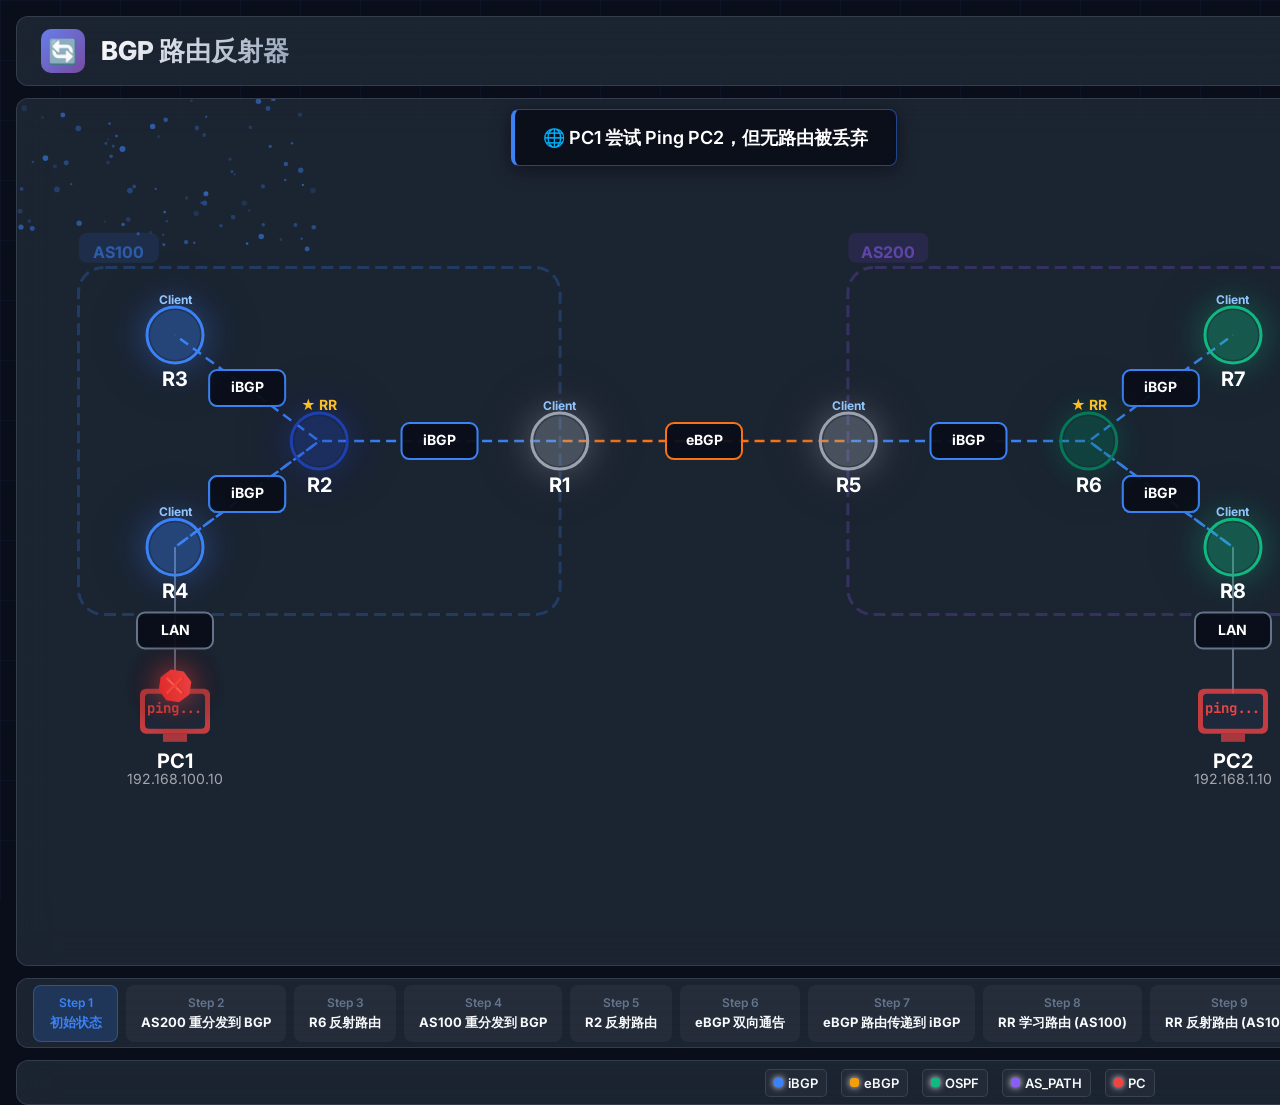
==== commit e58a7df1: "Update bgp反射与路由传递.html" ====
--- a/bgp/bgp反射与路由传递.html
+++ b/bgp/bgp反射与路由传递.html
@@ -1036,9 +1036,9 @@
                 ] 
             },
             { 
-                title: 'eBGP 路由引入 iBGP', 
+                title: 'eBGP 路由传递到 iBGP', 
                 icon: '📚', 
-                danmaku: '📚 eBGP 路由引入 iBGP: R1→R2 (AS200路由) | R5→R6 (AS100路由)', 
+                danmaku: '📚 eBGP 路由传递到 iBGP: R1→R2 (AS200路由) | R5→R6 (AS100路由)', 
                 pingSuccess: false, 
                 showDropPacket: false,
                 showIbgpSplit: false,
@@ -1061,8 +1061,8 @@
                 }, 
                 aspath: [200, 100],
                 packets: [
-                    {from:3, to:1, type:'ibgp', detail: 'R1→R2: 192.168.1.0/24 (eBGP→iBGP)', route: {prefix: '192.168.1.0/24', aspath: [200]}},
-                    {from:4, to:5, type:'ibgp', detail: 'R5→R6: 192.168.100.0/24 (eBGP→iBGP)', route: {prefix: '192.168.100.0/24', aspath: [100]}}
+                    {from:3, to:1, type:'ibgp', detail: 'R1→R2: 192.168.1.0/24 (eBGP learned)', route: {prefix: '192.168.1.0/24', aspath: [200]}},
+                    {from:4, to:5, type:'ibgp', detail: 'R5→R6: 192.168.100.0/24 (eBGP learned)', route: {prefix: '192.168.100.0/24', aspath: [100]}}
                 ] 
             },
             { 
